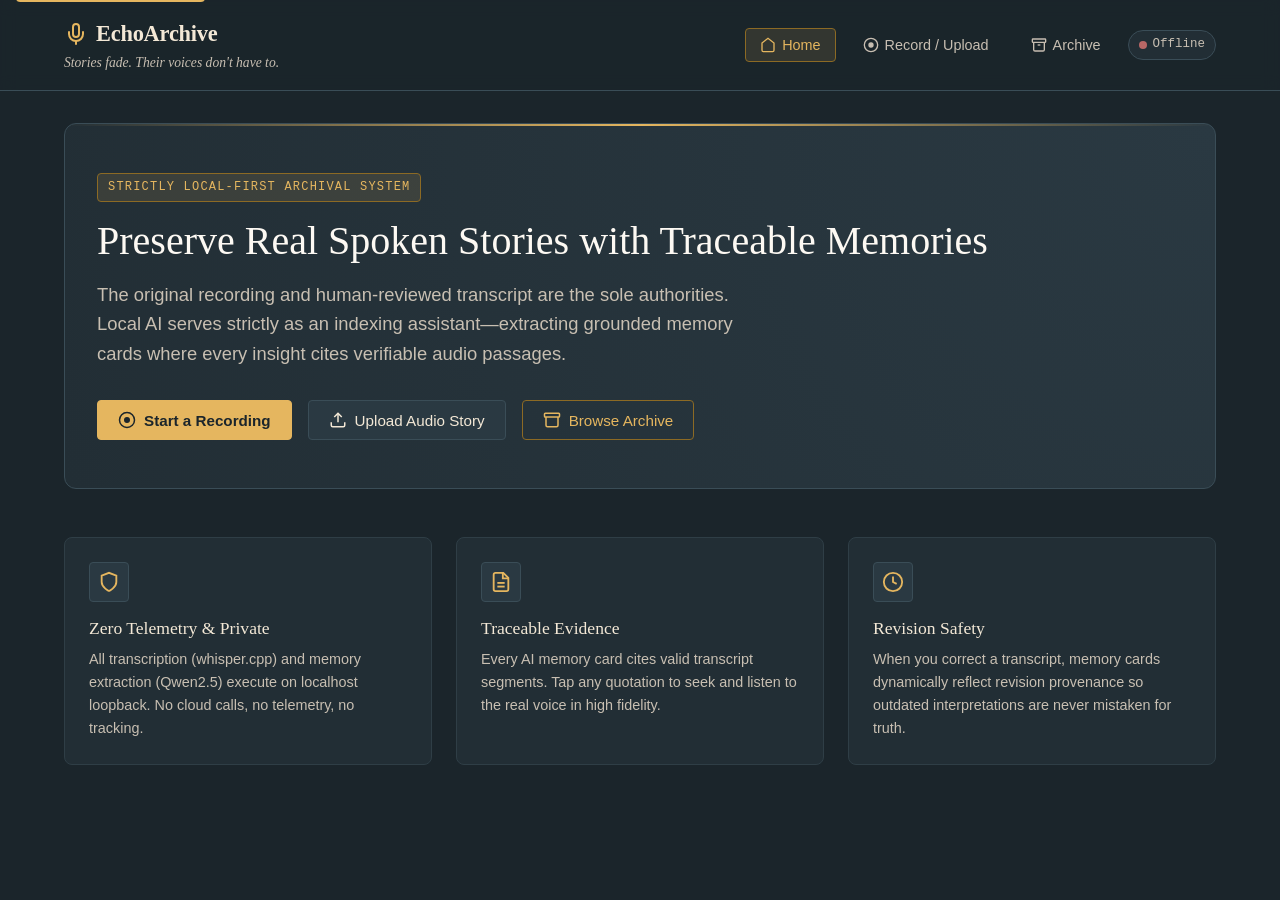
==== static/index.html @ 55cb0438 "feat: implement Phase D premium frontend, real recording and traceable memory experience" ====
<!DOCTYPE html>
<html lang="en">
<head>
  <meta charset="UTF-8">
  <meta name="viewport" content="width=device-width, initial-scale=1.0">
  <title>EchoArchive — Local-First Speech Preservation & Traceable Memories</title>
  <meta name="description" content="Preserve real spoken stories and make them accessible through traceable memories, grounded transcripts, and local AI.">
  <link rel="stylesheet" href="/static/css/style.css">
</head>
<body>
  <a href="#mainContent" class="skip-link">Skip to main content</a>

  <!-- Header & Navigation -->
  <header class="app-header" role="banner">
    <div class="header-container">
      <div class="brand-section">
        <a href="#home" class="brand-title" id="brandHomeLink" aria-label="EchoArchive Home">
          <svg class="brand-icon" viewBox="0 0 24 24" fill="none" stroke="currentColor" stroke-width="2" stroke-linecap="round" stroke-linejoin="round" aria-hidden="true">
            <path d="M12 2a3 3 0 0 0-3 3v7a3 3 0 0 0 6 0V5a3 3 0 0 0-3-3Z"/>
            <path d="M19 10v2a7 7 0 0 1-14 0v-2"/>
            <line x1="12" x2="12" y1="19" y2="22"/>
          </svg>
          <span class="brand-name">EchoArchive</span>
        </a>
        <span class="brand-tagline">Stories fade. Their voices don't have to.</span>
      </div>

      <nav class="nav-controls" aria-label="Main Navigation">
        <button type="button" class="nav-link-btn active" id="navHomeBtn" data-target="screenHome">
          <svg width="16" height="16" viewBox="0 0 24 24" fill="none" stroke="currentColor" stroke-width="2" aria-hidden="true"><path d="m3 9 9-7 9 7v11a2 2 0 0 1-2 2H5a2 2 0 0 1-2-2z"/></svg>
          Home
        </button>
        <button type="button" class="nav-link-btn" id="navRecordBtn" data-target="screenRecordUpload">
          <svg width="16" height="16" viewBox="0 0 24 24" fill="none" stroke="currentColor" stroke-width="2" aria-hidden="true"><circle cx="12" cy="12" r="10"/><circle cx="12" cy="12" r="3" fill="currentColor"/></svg>
          Record / Upload
        </button>
        <button type="button" class="nav-link-btn" id="navArchiveBtn" data-target="screenArchive">
          <svg width="16" height="16" viewBox="0 0 24 24" fill="none" stroke="currentColor" stroke-width="2" aria-hidden="true"><rect width="20" height="5" x="2" y="3" rx="1"/><path d="M4 8v11a2 2 0 0 0 2 2h12a2 2 0 0 0 2-2V8"/><path d="M10 12h4"/></svg>
          Archive
        </button>

        <!-- System Readiness Badge -->
        <div class="system-status-badge" id="systemStatusBadge" title="Local system readiness">
          <span class="status-dot" id="statusDot" aria-hidden="true"></span>
          <span id="statusLabel">Checking...</span>
        </div>
      </nav>
    </div>
  </header>

  <!-- Main Content Landmark -->
  <main id="mainContent" role="main">

    <!-- Screen 1: Home / Entry Experience -->
    <section id="screenHome" class="screen-view active" aria-labelledby="homeHeading">
      <div class="hero-card">
        <span class="hero-tag">Strictly Local-First Archival System</span>
        <h1 id="homeHeading" class="hero-heading">Preserve Real Spoken Stories with Traceable Memories</h1>
        <p class="hero-lead">
          The original recording and human-reviewed transcript are the sole authorities.
          Local AI serves strictly as an indexing assistant—extracting grounded memory cards where every insight cites verifiable audio passages.
        </p>
        <div class="hero-actions">
          <button type="button" class="btn btn-primary" id="heroStartRecordBtn">
            <svg width="18" height="18" viewBox="0 0 24 24" fill="none" stroke="currentColor" stroke-width="2" aria-hidden="true"><circle cx="12" cy="12" r="10"/><circle cx="12" cy="12" r="3" fill="currentColor"/></svg>
            Start a Recording
          </button>
          <button type="button" class="btn btn-secondary" id="heroUploadBtn">
            <svg width="18" height="18" viewBox="0 0 24 24" fill="none" stroke="currentColor" stroke-width="2" aria-hidden="true"><path d="M21 15v4a2 2 0 0 1-2 2H5a2 2 0 0 1-2-2v-4"/><polyline points="17 8 12 3 7 8"/><line x1="12" x2="12" y1="3" y2="15"/></svg>
            Upload Audio Story
          </button>
          <button type="button" class="btn btn-outline-amber" id="heroBrowseArchiveBtn">
            <svg width="18" height="18" viewBox="0 0 24 24" fill="none" stroke="currentColor" stroke-width="2" aria-hidden="true"><rect width="20" height="5" x="2" y="3" rx="1"/><path d="M4 8v11a2 2 0 0 0 2 2h12a2 2 0 0 0 2-2V8"/></svg>
            Browse Archive
          </button>
        </div>
      </div>

      <!-- Architectural Principles & Local Readiness -->
      <div class="architecture-callout">
        <div class="feature-box">
          <div class="feature-icon-wrapper" aria-hidden="true">
            <svg width="22" height="22" viewBox="0 0 24 24" fill="none" stroke="currentColor" stroke-width="2"><path d="M12 22s8-4 8-10V5l-8-3-8 3v7c0 6 8 10 8 10"/></svg>
          </div>
          <h2 class="feature-title">Zero Telemetry & Private</h2>
          <p class="feature-desc">All transcription (whisper.cpp) and memory extraction (Qwen2.5) execute on localhost loopback. No cloud calls, no telemetry, no tracking.</p>
        </div>

        <div class="feature-box">
          <div class="feature-icon-wrapper" aria-hidden="true">
            <svg width="22" height="22" viewBox="0 0 24 24" fill="none" stroke="currentColor" stroke-width="2"><path d="M14.5 2H6a2 2 0 0 0-2 2v16a2 2 0 0 0 2 2h12a2 2 0 0 0 2-2V7.5L14.5 2z"/><polyline points="14 2 14 8 20 8"/><line x1="16" x2="8" y1="13" y2="13"/><line x1="16" x2="8" y1="17" y2="17"/></svg>
          </div>
          <h2 class="feature-title">Traceable Evidence</h2>
          <p class="feature-desc">Every AI memory card cites valid transcript segments. Tap any quotation to seek and listen to the real voice in high fidelity.</p>
        </div>

        <div class="feature-box">
          <div class="feature-icon-wrapper" aria-hidden="true">
            <svg width="22" height="22" viewBox="0 0 24 24" fill="none" stroke="currentColor" stroke-width="2"><circle cx="12" cy="12" r="10"/><polyline points="12 6 12 12 16 14"/></svg>
          </div>
          <h2 class="feature-title">Revision Safety</h2>
          <p class="feature-desc">When you correct a transcript, memory cards dynamically reflect revision provenance so outdated interpretations are never mistaken for truth.</p>
        </div>
      </div>
    </section>

    <!-- Screen 2: Record or Upload a Story -->
    <section id="screenRecordUpload" class="screen-view" aria-labelledby="recordUploadHeading">
      <div class="workflow-card">
        <div class="workflow-header">
          <h1 id="recordUploadHeading" class="feature-title" style="font-size: 1.6rem;">Preserve a Spoken Story</h1>
          <div class="tab-group" role="tablist" aria-label="Ingestion method">
            <button type="button" role="tab" aria-selected="true" class="tab-btn active" id="tabRecordBtn" aria-controls="panelRecord">
              Microphone Studio
            </button>
            <button type="button" role="tab" aria-selected="false" class="tab-btn" id="tabUploadBtn" aria-controls="panelUpload">
              Upload Audio File
            </button>
          </div>
        </div>

        <!-- Tab 1: Microphone Recording -->
        <div id="panelRecord" role="tabpanel" aria-labelledby="tabRecordBtn">
          <div class="recorder-box">
            <div class="recording-status-indicator">
              <span class="recording-pulse" id="recordPulse"></span>
              <span id="recordStatusLabel">Microphone ready to initialize</span>
            </div>

            <div class="recording-timer" id="recordTimer" aria-live="off">00:00</div>
            <div class="recording-limit-hint">Standard story maximum duration: 5 minutes (300s)</div>

            <!-- Real-time Web Audio Signal Level Canvas -->
            <canvas id="micMeterCanvas" class="meter-canvas" width="420" height="64" aria-label="Live microphone audio signal level meter"></canvas>

            <div class="recording-controls-row">
              <button type="button" class="btn btn-primary" id="startRecordBtn">
                <svg width="18" height="18" viewBox="0 0 24 24" fill="none" stroke="currentColor" stroke-width="2"><circle cx="12" cy="12" r="10"/><circle cx="12" cy="12" r="3" fill="currentColor"/></svg>
                Start Recording
              </button>
              <button type="button" class="btn btn-secondary" id="stopRecordBtn" disabled>
                <svg width="18" height="18" viewBox="0 0 24 24" fill="currentColor"><rect width="14" height="14" x="5" y="5" rx="2"/></svg>
                Stop Recording
              </button>
              <button type="button" class="btn btn-secondary" id="replayRecordBtn" disabled>
                <svg width="18" height="18" viewBox="0 0 24 24" fill="none" stroke="currentColor" stroke-width="2"><polygon points="6 3 20 12 6 21 6 3"/></svg>
                Replay
              </button>
              <button type="button" class="btn btn-danger btn-sm" id="discardRecordBtn" disabled>
                Discard
              </button>
            </div>

            <!-- Hidden Audio for Recorded Preview -->
            <audio id="recordedAudioPreview" style="display: none;"></audio>
            <div id="micErrorNotice" class="toast toast-error" style="display:none; margin-top: 12px;" role="alert"></div>
          </div>
        </div>

        <!-- Tab 2: File Upload -->
        <div id="panelUpload" role="tabpanel" aria-labelledby="tabUploadBtn" style="display: none;">
          <div class="dropzone" id="fileDropZone" tabindex="0" role="button" aria-label="Drop audio file here or click to select">
            <svg class="dropzone-icon" viewBox="0 0 24 24" fill="none" stroke="currentColor" stroke-width="1.75">
              <path d="M21 15v4a2 2 0 0 1-2 2H5a2 2 0 0 1-2-2v-4"/>
              <polyline points="17 8 12 3 7 8"/>
              <line x1="12" x2="12" y1="3" y2="15"/>
            </svg>
            <p style="font-size: 1.1rem; color: var(--color-parchment); margin-bottom: 4px;">Drag and drop audio story here, or click to browse</p>
            <p style="font-size: 0.85rem; color: var(--color-parchment-muted); margin: 0;">Supports WAV, MP3, M4A, FLAC, OGG, WebM (up to 25 MiB, &le; 5 minutes)</p>
            <input type="file" id="audioFileInput" accept=".wav,.mp3,.m4a,.ogg,.flac,.webm,audio/*" style="display: none;">
          </div>
          <div id="selectedFileInfo" style="display: none; margin-bottom: var(--space-md); font-family: var(--font-mono); font-size: 0.88rem; color: var(--color-amber);"></div>
        </div>

        <!-- Common Story Metadata Form -->
        <form id="storyIngestForm">
          <div class="form-group">
            <label for="storyTitleInput" class="form-label">Story Title <span style="color: var(--color-amber);">*</span></label>
            <input type="text" id="storyTitleInput" class="form-input" placeholder="e.g. Grandma's Garden & The Summer of '68" required maxlength="160">
          </div>

          <div class="form-group">
            <label for="storySpeakerInput" class="form-label">Speaker Label (Optional)</label>
            <input type="text" id="storySpeakerInput" class="form-input" placeholder="e.g. Eleanor Vance (Grandmother)" maxlength="80">
          </div>

          <div class="consent-box">
            <input type="checkbox" id="consentCheckbox" class="consent-checkbox" required>
            <label for="consentCheckbox" class="consent-text">
              <strong>Explicit Archival Permission:</strong> I affirmatively confirm that I have permission from the recorded speaker to preserve, transcribe, and index this story locally. I understand this recording remains entirely on this local device.
            </label>
          </div>

          <div style="display: flex; justify-content: flex-end; gap: var(--space-md);">
            <button type="submit" class="btn btn-primary" id="submitStoryBtn" disabled>
              <svg width="18" height="18" viewBox="0 0 24 24" fill="none" stroke="currentColor" stroke-width="2"><path d="M19 21H5a2 2 0 0 1-2-2V5a2 2 0 0 1 2-2h11l5 5v11a2 2 0 0 1-2 2z"/><polyline points="17 21 17 13 7 13 7 21"/><polyline points="7 3 7 8 15 8"/></svg>
              Preserve and Transcribe Story
            </button>
          </div>
        </form>
      </div>
    </section>

    <!-- Screen 3: Transcription & Human Review -->
    <section id="screenTranscript" class="screen-view" aria-labelledby="transcriptHeading">
      <!-- Master Audio Player -->
      <div class="master-player-card">
        <div class="player-main-row">
          <div class="player-title-info">
            <h2 class="player-story-title" id="playerStoryTitle">Story Audio</h2>
            <div class="player-timestamps" id="playerTimeDisplay">00:00 / 00:00</div>
          </div>
          <div class="player-controls-cluster">
            <button type="button" class="btn btn-secondary btn-sm" id="masterPlayPauseBtn" aria-label="Play or Pause Story Audio">
              <svg id="masterPlayIcon" width="16" height="16" viewBox="0 0 24 24" fill="none" stroke="currentColor" stroke-width="2"><polygon points="6 3 20 12 6 21 6 3"/></svg>
              <span id="masterPlayText">Play</span>
            </button>
            <button type="button" class="btn btn-secondary btn-sm" id="playerSpeedBtn" aria-label="Toggle audio playback rate">1.0x</button>
          </div>
        </div>
        <input type="range" class="player-scrub-bar" id="playerScrubBar" min="0" max="100" value="0" step="0.1" aria-label="Audio scrubber">
        <audio id="mainAudioElement" preload="metadata"></audio>
      </div>

      <!-- Header & Review Status -->
      <div class="transcript-section-header">
        <div>
          <h1 id="transcriptHeading" class="feature-title" style="font-size: 1.5rem; margin-bottom: 4px;">Transcript & Voice Grounding</h1>
          <div style="display: flex; gap: 8px; align-items: center; flex-wrap: wrap;">
            <span class="revision-badge" id="transcriptRevBadge">Revision 0</span>
            <span class="badge badge-neutral" id="reviewStateBadge">Awaiting Review</span>
          </div>
        </div>

        <div style="display: flex; gap: var(--space-sm); align-items: center; flex-wrap: wrap;">
          <button type="button" class="btn btn-outline-amber btn-sm" id="confirmReviewBtn">
            <svg width="16" height="16" viewBox="0 0 24 24" fill="none" stroke="currentColor" stroke-width="2"><polyline points="20 6 9 17 4 12"/></svg>
            Confirm Transcript Reviewed
          </button>
          <button type="button" class="btn btn-primary btn-sm" id="proceedToExtractBtn">
            <svg width="16" height="16" viewBox="0 0 24 24" fill="none" stroke="currentColor" stroke-width="2"><path d="M12 2a10 10 0 1 0 10 10H12V2z"/></svg>
            Extract Traceable Memories
          </button>
        </div>
      </div>

      <!-- In-Progress Job Notice -->
      <div id="transcribeJobBanner" class="toast toast-success" style="display:none; position: static; max-width: 100%; margin-bottom: var(--space-md);">
        <span id="transcribeJobMsg">Transcribing speech with local whisper.cpp...</span>
      </div>

      <!-- Chronological Segments List -->
      <div class="transcript-list" id="transcriptSegmentsList" role="feed" aria-label="Chronological transcript segments">
        <!-- Segments populated dynamically -->
      </div>
    </section>

    <!-- Screen 4: Extracting Memories (Real Pipeline Stepper) -->
    <section id="screenExtracting" class="screen-view" aria-labelledby="extractHeading">
      <div class="workflow-card" style="text-align: center;">
        <h1 id="extractHeading" class="hero-heading" style="font-size: 1.8rem;">Extracting Traceable Memories</h1>
        <p style="color: var(--color-parchment-muted); max-width: 520px; margin: 0 auto var(--space-xl) auto;">
          Local Qwen2.5 is analyzing the reviewed transcript segments to discover recurring themes and core life stories.
        </p>

        <div class="stage-stepper" id="extractionStepper" role="list">
          <div class="stepper-item" id="stepQueued" role="listitem">
            <svg class="stepper-icon" viewBox="0 0 24 24" fill="none" stroke="currentColor" stroke-width="2"><circle cx="12" cy="12" r="10"/><polyline points="12 6 12 12 14 14"/></svg>
            <span>Queued for offline processing</span>
          </div>
          <div class="stepper-item" id="stepAnalyzing" role="listitem">
            <svg class="stepper-icon" viewBox="0 0 24 24" fill="none" stroke="currentColor" stroke-width="2"><path d="M21 16V8a2 2 0 0 0-1-1.73l-7-4a2 2 0 0 0-2 0l-7 4A2 2 0 0 0 3 8v8a2 2 0 0 0 1 1.73l7 4a2 2 0 0 0 2 0l7-4A2 2 0 0 0 21 16z"/></svg>
            <span>Analyzing transcript with local Qwen2.5</span>
          </div>
          <div class="stepper-item" id="stepValidating" role="listitem">
            <svg class="stepper-icon" viewBox="0 0 24 24" fill="none" stroke="currentColor" stroke-width="2"><path d="M12 22s8-4 8-10V5l-8-3-8 3v7c0 6 8 10 8 10"/></svg>
            <span>Validating source citations & segment grounding</span>
          </div>
          <div class="stepper-item" id="stepSaving" role="listitem">
            <svg class="stepper-icon" viewBox="0 0 24 24" fill="none" stroke="currentColor" stroke-width="2"><path d="M19 21H5a2 2 0 0 1-2-2V5a2 2 0 0 1 2-2h11l5 5v11a2 2 0 0 1-2 2z"/></svg>
            <span>Saving verified memory cards</span>
          </div>
        </div>

        <!-- Failure Recovery Box -->
        <div id="extractionErrorBox" class="toast toast-error" style="display: none; position: static; max-width: 540px; margin: 0 auto var(--space-lg) auto;">
          <div>
            <strong id="extractErrCode">EXTRACTION_ERROR</strong>
            <p id="extractErrMsg" style="margin: 4px 0 0 0; font-size: 0.85rem;"></p>
          </div>
        </div>

        <div style="display: flex; justify-content: center; gap: var(--space-md); margin-top: var(--space-lg);">
          <button type="button" class="btn btn-secondary" id="cancelExtractionBtn">Return to Transcript</button>
          <button type="button" class="btn btn-primary" id="retryExtractionBtn" style="display: none;">Retry Extraction</button>
        </div>
      </div>
    </section>

    <!-- Screen 5: Story Archive Library -->
    <section id="screenArchive" class="screen-view" aria-labelledby="archiveHeading">
      <div class="archive-toolbar">
        <div>
          <h1 id="archiveHeading" class="feature-title" style="font-size: 1.6rem; margin-bottom: 2px;">Preserved Stories Archive</h1>
          <p style="color: var(--color-parchment-muted); font-size: 0.9rem; margin: 0;" id="storiesCountLabel">Loading saved records...</p>
        </div>
        <div class="search-input-wrapper">
          <input type="search" id="archiveSearchInput" class="form-input" placeholder="Search by title or speaker..." aria-label="Search stories">
        </div>
      </div>

      <!-- Empty State -->
      <div id="archiveEmptyState" class="empty-state" style="display: none;">
        <svg class="empty-icon" viewBox="0 0 24 24" fill="none" stroke="currentColor" stroke-width="1.5">
          <path d="M21 15v4a2 2 0 0 1-2 2H5a2 2 0 0 1-2-2v-4"/>
          <polyline points="17 8 12 3 7 8"/>
          <line x1="12" x2="12" y1="3" y2="15"/>
        </svg>
        <h2 class="empty-title">Your Archive is Waiting</h2>
        <p class="empty-desc">No spoken stories have been recorded yet. Begin by preserving a loved one's voice, family history, or personal recollection.</p>
        <button type="button" class="btn btn-primary" id="emptyRecordBtn">Record Your First Story</button>
      </div>

      <!-- Story Grid -->
      <div class="stories-grid" id="storiesGrid" role="list" aria-label="Preserved stories">
        <!-- Story cards populated dynamically -->
      </div>
    </section>

    <!-- Screen 6: Traceable Memory Detail (The Core Experience) -->
    <section id="screenMemories" class="screen-view" aria-labelledby="memoriesHeading">
      <div class="transcript-section-header">
        <div>
          <button type="button" class="btn btn-secondary btn-sm" id="backToTranscriptBtn" style="margin-bottom: var(--space-xs);">
            <svg width="14" height="14" viewBox="0 0 24 24" fill="none" stroke="currentColor" stroke-width="2"><path d="m15 18-6-6 6-6"/></svg>
            Back to Transcript
          </button>
          <h1 id="memoriesHeading" class="feature-title" style="font-size: 1.6rem; margin-bottom: 2px;">Traceable Memory Cards</h1>
          <p style="color: var(--color-parchment-muted); font-size: 0.9rem; margin: 0;" id="memoriesStoryMeta"></p>
        </div>
        <div>
          <button type="button" class="btn btn-outline-amber btn-sm" id="regenerateMemoriesBtn">
            <svg width="14" height="14" viewBox="0 0 24 24" fill="none" stroke="currentColor" stroke-width="2"><path d="M21 12a9 9 0 0 0-9-9 9.75 9.75 0 0 0-6.74 2.74L3 8"/><path d="M3 3v5h5"/></svg>
            Regenerate Memories
          </button>
        </div>
      </div>

      <!-- Stale Memory Warning Banner -->
      <div id="staleCardsBanner" class="stale-warning-banner" style="display: none;" role="alert">
        <div class="stale-warning-text">
          <svg width="18" height="18" viewBox="0 0 24 24" fill="none" stroke="currentColor" stroke-width="2"><path d="m21.73 18-8-14a2 2 0 0 0-3.48 0l-8 14A2 2 0 0 0 4 21h16a2 2 0 0 0 1.73-3Z"/><line x1="12" x2="12" y1="9" y2="13"/><line x1="12" x2="12.01" y1="17" y2="17"/></svg>
          <span><strong>Revision Notice:</strong> Transcript was edited after memory generation. Some memory citations may reflect previous wording.</span>
        </div>
        <button type="button" class="btn btn-danger btn-sm" id="bannerRegenerateBtn">Regenerate Now</button>
      </div>

      <!-- Cards Container -->
      <div class="memory-cards-container" id="memoryCardsList" role="feed" aria-label="Extracted memory cards">
        <!-- Memory cards populated dynamically -->
      </div>
    </section>

  </main>

  <!-- Live Announcer for Screen Readers -->
  <div id="srAnnouncer" class="sr-only" aria-live="polite" aria-atomic="true"></div>

  <!-- Notification Container -->
  <div id="toastContainer" class="toast-container" aria-live="assertive"></div>

  <script src="/static/js/app.js"></script>
</body>
</html>
---- static/css/style.css ----
/* EchoArchive — The Archive After Dark Design System */

:root {
  /* Approved Palette */
  --color-midnight: #1B252B;
  --color-midnight-surface: #222E35;
  --color-midnight-surface-elevated: #2A3942;
  --color-midnight-surface-overlay: #32434D;
  --color-midnight-border: #3A4D57;
  --color-midnight-border-subtle: #2F3E46;

  --color-parchment: #F3E8D6;
  --color-parchment-light: #FDF9F3;
  --color-parchment-muted: #C8BFB2;
  --color-parchment-ink: #1C2327;
  --color-parchment-subtle: #EDE0CC;

  --color-amber: #E5B65F;
  --color-amber-hover: #F2C779;
  --color-amber-dark: #8C6A24;
  --color-amber-bg: rgba(229, 182, 95, 0.12);
  --color-amber-glow: rgba(229, 182, 95, 0.25);

  --color-burgundy: #8C4B4A;
  --color-burgundy-light: #B86766;
  --color-burgundy-bg: rgba(140, 75, 74, 0.15);
  --color-burgundy-border: #733938;

  --color-sage: #277057;
  --color-sage-light: #8BDEB9;
  --color-sage-bg: rgba(39, 112, 87, 0.18);

  /* Typography Stacks */
  --font-serif: "Charter", "Bitstream Charter", "Sitka Text", "Cambria", Georgia, serif;
  --font-sans: -apple-system, BlinkMacSystemFont, "Segoe UI", Roboto, "Helvetica Neue", Arial, sans-serif;
  --font-mono: ui-monospace, "SF Mono", Menlo, Monaco, Consolas, "Liberation Mono", "Courier New", monospace;

  /* Spacing Scale */
  --space-2xs: 4px;
  --space-xs: 8px;
  --space-sm: 12px;
  --space-md: 16px;
  --space-lg: 24px;
  --space-xl: 32px;
  --space-2xl: 48px;
  --space-3xl: 64px;

  /* Component Layout */
  --max-width: 1200px;
  --radius-sm: 4px;
  --radius-md: 8px;
  --radius-lg: 12px;

  /* Transitions */
  --transition-fast: 0.15s ease;
  --transition-normal: 0.25s ease;
}

/* Reset & Base */
*, *::before, *::after {
  box-sizing: border-box;
}

html {
  font-size: 16px;
  background-color: var(--color-midnight);
  color: var(--color-parchment);
  scroll-behavior: smooth;
}

body {
  margin: 0;
  padding: 0;
  font-family: var(--font-sans);
  line-height: 1.6;
  min-height: 100vh;
  display: flex;
  flex-direction: column;
  background-color: var(--color-midnight);
  -webkit-font-smoothing: antialiased;
}

/* Accessible Focus States */
a:focus-visible,
button:focus-visible,
input:focus-visible,
textarea:focus-visible,
select:focus-visible,
[tabindex]:focus-visible {
  outline: 2px solid var(--color-amber) !important;
  outline-offset: 2px !important;
}

/* Skip link for keyboard accessibility */
.skip-link {
  position: absolute;
  top: -40px;
  left: 16px;
  background: var(--color-amber);
  color: var(--color-midnight);
  padding: 8px 16px;
  font-weight: 600;
  border-radius: var(--radius-sm);
  z-index: 1000;
  transition: top var(--transition-fast);
}
.skip-link:focus {
  top: 16px;
}

/* Typography Defaults */
h1, h2, h3, h4, h5, h6 {
  font-family: var(--font-serif);
  color: var(--color-parchment);
  font-weight: 500;
  line-height: 1.25;
  margin-top: 0;
}

p {
  margin-top: 0;
  margin-bottom: 1rem;
}

code, kbd, samp, pre {
  font-family: var(--font-mono);
}

/* Header & Navigation */
.app-header {
  border-bottom: 1px solid var(--color-midnight-border);
  background-color: rgba(27, 37, 43, 0.95);
  backdrop-filter: blur(8px);
  position: sticky;
  top: 0;
  z-index: 100;
}

.header-container {
  max-width: var(--max-width);
  margin: 0 auto;
  padding: var(--space-md) var(--space-lg);
  display: flex;
  align-items: center;
  justify-content: space-between;
  gap: var(--space-md);
}

.brand-section {
  display: flex;
  flex-direction: column;
}

.brand-title {
  display: flex;
  align-items: center;
  gap: var(--space-xs);
  text-decoration: none;
  color: var(--color-parchment);
}

.brand-icon {
  width: 24px;
  height: 24px;
  color: var(--color-amber);
}

.brand-name {
  font-family: var(--font-serif);
  font-size: 1.4rem;
  letter-spacing: -0.01em;
  font-weight: 600;
  color: var(--color-parchment);
}

.brand-tagline {
  font-family: var(--font-serif);
  font-style: italic;
  font-size: 0.85rem;
  color: var(--color-parchment-muted);
}

.nav-controls {
  display: flex;
  align-items: center;
  gap: var(--space-sm);
}

.nav-link-btn {
  background: transparent;
  border: 1px solid transparent;
  color: var(--color-parchment-muted);
  font-size: 0.9rem;
  padding: 8px 14px;
  border-radius: var(--radius-sm);
  cursor: pointer;
  display: inline-flex;
  align-items: center;
  gap: 6px;
  transition: all var(--transition-fast);
}

.nav-link-btn:hover {
  color: var(--color-parchment);
  background: var(--color-midnight-surface);
  border-color: var(--color-midnight-border);
}

.nav-link-btn.active {
  color: var(--color-amber);
  background: var(--color-amber-bg);
  border-color: var(--color-amber-dark);
  font-weight: 500;
}

/* System Readiness Indicator */
.system-status-badge {
  display: inline-flex;
  align-items: center;
  gap: 6px;
  padding: 4px 10px;
  border-radius: 20px;
  font-size: 0.78rem;
  font-family: var(--font-mono);
  background: var(--color-midnight-surface);
  border: 1px solid var(--color-midnight-border);
  color: var(--color-parchment-muted);
}

.status-dot {
  width: 8px;
  height: 8px;
  border-radius: 50%;
  background-color: var(--color-parchment-muted);
}

.status-dot.ready {
  background-color: var(--color-sage-light);
  box-shadow: 0 0 6px var(--color-sage-light);
}

.status-dot.degraded {
  background-color: var(--color-amber);
}

.status-dot.error {
  background-color: var(--color-burgundy-light);
}

/* Main Content Area */
main {
  flex: 1;
  max-width: var(--max-width);
  width: 100%;
  margin: 0 auto;
  padding: var(--space-xl) var(--space-lg);
}

/* Screen Containers */
.screen-view {
  display: none;
}

.screen-view.active {
  display: block;
  animation: fadeIn 0.25s ease-out;
}

@keyframes fadeIn {
  from { opacity: 0; transform: translateY(4px); }
  to { opacity: 1; transform: translateY(0); }
}

/* Hero Section (Screen 1) */
.hero-card {
  background: radial-gradient(circle at top right, var(--color-midnight-surface-elevated), var(--color-midnight-surface));
  border: 1px solid var(--color-midnight-border);
  border-radius: var(--radius-lg);
  padding: var(--space-2xl) var(--space-xl);
  margin-bottom: var(--space-2xl);
  position: relative;
  overflow: hidden;
}

.hero-card::after {
  content: "";
  position: absolute;
  top: 0;
  left: 0;
  right: 0;
  height: 2px;
  background: linear-gradient(90deg, transparent, var(--color-amber), transparent);
}

.hero-tag {
  display: inline-block;
  font-family: var(--font-mono);
  font-size: 0.75rem;
  letter-spacing: 0.1em;
  text-transform: uppercase;
  color: var(--color-amber);
  background: var(--color-amber-bg);
  border: 1px solid var(--color-amber-dark);
  padding: 4px 10px;
  border-radius: var(--radius-sm);
  margin-bottom: var(--space-md);
}

.hero-heading {
  font-size: 2.5rem;
  line-height: 1.15;
  margin-bottom: var(--space-md);
  color: var(--color-parchment-light);
}

.hero-lead {
  font-size: 1.15rem;
  color: var(--color-parchment-muted);
  max-width: 680px;
  margin-bottom: var(--space-xl);
}

.hero-actions {
  display: flex;
  flex-wrap: wrap;
  gap: var(--space-md);
}

/* Feature & Architecture Grid */
.architecture-callout {
  display: grid;
  grid-template-columns: repeat(auto-fit, minmax(280px, 1fr));
  gap: var(--space-lg);
  margin-top: var(--space-2xl);
}

.feature-box {
  background: var(--color-midnight-surface);
  border: 1px solid var(--color-midnight-border-subtle);
  border-radius: var(--radius-md);
  padding: var(--space-lg);
  display: flex;
  flex-direction: column;
  gap: var(--space-xs);
  transition: border-color var(--transition-fast);
}

.feature-box:hover {
  border-color: var(--color-midnight-border);
}

.feature-icon-wrapper {
  width: 40px;
  height: 40px;
  border-radius: var(--radius-sm);
  background: var(--color-midnight-surface-elevated);
  border: 1px solid var(--color-midnight-border);
  display: flex;
  align-items: center;
  justify-content: center;
  color: var(--color-amber);
  margin-bottom: var(--space-xs);
}

.feature-title {
  font-size: 1.1rem;
  margin: 0;
  color: var(--color-parchment);
}

.feature-desc {
  font-size: 0.9rem;
  color: var(--color-parchment-muted);
  margin: 0;
}

/* Buttons */
.btn {
  display: inline-flex;
  align-items: center;
  justify-content: center;
  gap: 8px;
  padding: 10px 20px;
  font-size: 0.95rem;
  font-family: var(--font-sans);
  font-weight: 500;
  border-radius: var(--radius-sm);
  cursor: pointer;
  text-decoration: none;
  transition: all var(--transition-fast);
  border: 1px solid transparent;
}

.btn:disabled {
  opacity: 0.5;
  cursor: not-allowed !important;
}

.btn-primary {
  background: var(--color-amber);
  color: var(--color-midnight);
  border-color: var(--color-amber);
  font-weight: 600;
}

.btn-primary:hover:not(:disabled) {
  background: var(--color-amber-hover);
  box-shadow: 0 0 12px var(--color-amber-glow);
}

.btn-secondary {
  background: var(--color-midnight-surface-elevated);
  color: var(--color-parchment);
  border-color: var(--color-midnight-border);
}

.btn-secondary:hover:not(:disabled) {
  background: var(--color-midnight-surface-overlay);
  border-color: var(--color-parchment-muted);
}

.btn-outline-amber {
  background: transparent;
  color: var(--color-amber);
  border-color: var(--color-amber-dark);
}

.btn-outline-amber:hover:not(:disabled) {
  background: var(--color-amber-bg);
  border-color: var(--color-amber);
}

.btn-danger {
  background: var(--color-burgundy);
  color: var(--color-parchment-light);
  border-color: var(--color-burgundy-border);
}

.btn-danger:hover:not(:disabled) {
  background: var(--color-burgundy-light);
}

.btn-sm {
  padding: 6px 12px;
  font-size: 0.85rem;
}

/* Screen 2: Record / Upload Card */
.workflow-card {
  background: var(--color-midnight-surface);
  border: 1px solid var(--color-midnight-border);
  border-radius: var(--radius-lg);
  padding: var(--space-xl);
  margin-bottom: var(--space-xl);
}

.workflow-header {
  border-bottom: 1px solid var(--color-midnight-border-subtle);
  padding-bottom: var(--space-md);
  margin-bottom: var(--space-lg);
  display: flex;
  align-items: center;
  justify-content: space-between;
  flex-wrap: wrap;
  gap: var(--space-sm);
}

.tab-group {
  display: flex;
  gap: var(--space-2xs);
  background: var(--color-midnight);
  padding: 4px;
  border-radius: var(--radius-sm);
  border: 1px solid var(--color-midnight-border-subtle);
}

.tab-btn {
  background: transparent;
  border: none;
  color: var(--color-parchment-muted);
  padding: 6px 14px;
  font-size: 0.88rem;
  border-radius: var(--radius-sm);
  cursor: pointer;
  transition: all var(--transition-fast);
}

.tab-btn.active {
  background: var(--color-midnight-surface-elevated);
  color: var(--color-parchment);
  font-weight: 500;
}

/* Recording Studio Layout */
.recorder-box {
  background: var(--color-midnight);
  border: 1px solid var(--color-midnight-border);
  border-radius: var(--radius-md);
  padding: var(--space-xl);
  display: flex;
  flex-direction: column;
  align-items: center;
  text-align: center;
  gap: var(--space-md);
  margin-bottom: var(--space-lg);
}

.recording-status-indicator {
  display: flex;
  align-items: center;
  gap: var(--space-xs);
  font-family: var(--font-mono);
  font-size: 0.88rem;
  color: var(--color-parchment-muted);
}

.recording-pulse {
  width: 12px;
  height: 12px;
  border-radius: 50%;
  background: var(--color-burgundy-light);
  display: inline-block;
}

.recording-pulse.active {
  animation: pulseRecording 1.2s infinite ease-in-out;
  box-shadow: 0 0 10px var(--color-burgundy-light);
}

@keyframes pulseRecording {
  0% { transform: scale(0.9); opacity: 0.7; }
  50% { transform: scale(1.3); opacity: 1; }
  100% { transform: scale(0.9); opacity: 0.7; }
}

.recording-timer {
  font-family: var(--font-mono);
  font-size: 2.8rem;
  color: var(--color-parchment);
  letter-spacing: 0.05em;
  font-variant-numeric: tabular-nums;
  line-height: 1;
}

.recording-limit-hint {
  font-size: 0.8rem;
  color: var(--color-parchment-muted);
}

/* Audio Signal Level Canvas */
.meter-canvas {
  width: 100%;
  max-width: 420px;
  height: 64px;
  background: var(--color-midnight-surface);
  border: 1px solid var(--color-midnight-border-subtle);
  border-radius: var(--radius-sm);
}

.recording-controls-row {
  display: flex;
  flex-wrap: wrap;
  gap: var(--space-sm);
  justify-content: center;
}

/* File Upload Drop Zone */
.dropzone {
  border: 2px dashed var(--color-midnight-border);
  border-radius: var(--radius-md);
  padding: var(--space-2xl) var(--space-lg);
  text-align: center;
  background: var(--color-midnight);
  cursor: pointer;
  transition: all var(--transition-fast);
  margin-bottom: var(--space-lg);
}

.dropzone:hover,
.dropzone.dragover {
  border-color: var(--color-amber);
  background: var(--color-midnight-surface);
}

.dropzone-icon {
  width: 44px;
  height: 44px;
  color: var(--color-amber);
  margin-bottom: var(--space-xs);
}

/* Form Controls */
.form-group {
  margin-bottom: var(--space-md);
}

.form-label {
  display: block;
  font-size: 0.9rem;
  font-weight: 500;
  color: var(--color-parchment);
  margin-bottom: var(--space-2xs);
}

.form-input {
  width: 100%;
  background: var(--color-midnight);
  border: 1px solid var(--color-midnight-border);
  border-radius: var(--radius-sm);
  color: var(--color-parchment);
  padding: 10px 14px;
  font-size: 0.95rem;
  font-family: var(--font-sans);
  transition: border-color var(--transition-fast);
}

.form-input:focus {
  border-color: var(--color-amber);
}

.consent-box {
  background: var(--color-midnight);
  border: 1px solid var(--color-midnight-border);
  border-radius: var(--radius-sm);
  padding: var(--space-md);
  margin-bottom: var(--space-lg);
  display: flex;
  gap: var(--space-sm);
  align-items: flex-start;
}

.consent-checkbox {
  margin-top: 4px;
  accent-color: var(--color-amber);
  width: 18px;
  height: 18px;
  cursor: pointer;
}

.consent-text {
  font-size: 0.88rem;
  color: var(--color-parchment-muted);
  line-height: 1.45;
}

/* Master Audio Player Component */
.master-player-card {
  background: var(--color-midnight-surface-elevated);
  border: 1px solid var(--color-midnight-border);
  border-radius: var(--radius-md);
  padding: var(--space-md) var(--space-lg);
  margin-bottom: var(--space-xl);
  display: flex;
  flex-direction: column;
  gap: var(--space-sm);
}

.player-main-row {
  display: flex;
  align-items: center;
  justify-content: space-between;
  flex-wrap: wrap;
  gap: var(--space-md);
}

.player-title-info {
  display: flex;
  flex-direction: column;
}

.player-story-title {
  font-family: var(--font-serif);
  font-size: 1.15rem;
  color: var(--color-parchment-light);
  margin: 0;
}

.player-timestamps {
  font-family: var(--font-mono);
  font-size: 0.82rem;
  color: var(--color-parchment-muted);
}

.player-controls-cluster {
  display: flex;
  align-items: center;
  gap: var(--space-xs);
}

.player-scrub-bar {
  width: 100%;
  accent-color: var(--color-amber);
  cursor: pointer;
  height: 6px;
}

/* Transcript Review (Screen 3) */
.transcript-section-header {
  display: flex;
  align-items: center;
  justify-content: space-between;
  flex-wrap: wrap;
  gap: var(--space-md);
  margin-bottom: var(--space-md);
}

.revision-badge {
  font-family: var(--font-mono);
  font-size: 0.78rem;
  padding: 3px 8px;
  border-radius: var(--radius-sm);
  background: var(--color-midnight-surface-elevated);
  border: 1px solid var(--color-midnight-border);
  color: var(--color-parchment-muted);
}

.transcript-list {
  display: flex;
  flex-direction: column;
  gap: var(--space-sm);
  margin-bottom: var(--space-xl);
}

.segment-card {
  background: var(--color-midnight-surface);
  border: 1px solid var(--color-midnight-border-subtle);
  border-radius: var(--radius-sm);
  padding: var(--space-md);
  transition: all var(--transition-fast);
}

.segment-card:hover {
  border-color: var(--color-midnight-border);
}

.segment-card.playing-active {
  border-color: var(--color-amber);
  background: var(--color-midnight-surface-elevated);
  box-shadow: 0 0 12px var(--color-amber-glow);
}

.segment-header {
  display: flex;
  align-items: center;
  justify-content: space-between;
  margin-bottom: var(--space-xs);
}

.segment-meta {
  display: flex;
  align-items: center;
  gap: var(--space-xs);
  font-family: var(--font-mono);
  font-size: 0.78rem;
  color: var(--color-parchment-muted);
}

.segment-text {
  font-family: var(--font-sans);
  font-size: 0.95rem;
  color: var(--color-parchment);
  line-height: 1.5;
  margin-bottom: var(--space-xs);
}

.segment-editor {
  display: none;
  width: 100%;
  background: var(--color-midnight);
  border: 1px solid var(--color-amber-dark);
  border-radius: var(--radius-sm);
  color: var(--color-parchment);
  padding: 8px 12px;
  font-size: 0.95rem;
  font-family: var(--font-sans);
  resize: vertical;
  min-height: 60px;
  margin-bottom: var(--space-xs);
}

.segment-actions {
  display: flex;
  align-items: center;
  gap: var(--space-xs);
}

/* Badge System */
.badge {
  display: inline-flex;
  align-items: center;
  gap: 4px;
  padding: 2px 7px;
  border-radius: 3px;
  font-size: 0.75rem;
  font-family: var(--font-mono);
  text-transform: uppercase;
  letter-spacing: 0.04em;
  font-weight: 500;
}

.badge-sage {
  background: var(--color-sage-bg);
  color: var(--color-sage-light);
  border: 1px solid var(--color-sage);
}

.badge-amber {
  background: var(--color-amber-bg);
  color: var(--color-amber);
  border: 1px solid var(--color-amber-dark);
}

.badge-burgundy {
  background: var(--color-burgundy-bg);
  color: var(--color-burgundy-light);
  border: 1px solid var(--color-burgundy-border);
}

.badge-neutral {
  background: var(--color-midnight-surface-elevated);
  color: var(--color-parchment-muted);
  border: 1px solid var(--color-midnight-border);
}

/* Extraction Screen (Screen 4) */
.stage-stepper {
  display: flex;
  flex-direction: column;
  gap: var(--space-sm);
  max-width: 540px;
  margin: var(--space-xl) auto;
}

.stepper-item {
  display: flex;
  align-items: center;
  gap: var(--space-md);
  padding: var(--space-md);
  background: var(--color-midnight-surface);
  border: 1px solid var(--color-midnight-border-subtle);
  border-radius: var(--radius-sm);
  color: var(--color-parchment-muted);
  transition: all var(--transition-fast);
}

.stepper-item.current {
  border-color: var(--color-amber);
  color: var(--color-parchment);
  background: var(--color-midnight-surface-elevated);
}

.stepper-item.completed {
  border-color: var(--color-sage);
  color: var(--color-sage-light);
}

.stepper-icon {
  width: 20px;
  height: 20px;
}

/* Story Archive Library (Screen 5) */
.archive-toolbar {
  display: flex;
  align-items: center;
  justify-content: space-between;
  flex-wrap: wrap;
  gap: var(--space-md);
  margin-bottom: var(--space-lg);
}

.search-input-wrapper {
  position: relative;
  min-width: 260px;
  max-width: 360px;
  width: 100%;
}

.stories-grid {
  display: grid;
  grid-template-columns: repeat(auto-fill, minmax(320px, 1fr));
  gap: var(--space-lg);
  margin-bottom: var(--space-xl);
}

.story-archive-card {
  background: var(--color-midnight-surface);
  border: 1px solid var(--color-midnight-border);
  border-radius: var(--radius-md);
  padding: var(--space-lg);
  display: flex;
  flex-direction: column;
  justify-content: space-between;
  gap: var(--space-md);
  transition: all var(--transition-fast);
  cursor: pointer;
}

.story-archive-card:hover {
  border-color: var(--color-amber);
  transform: translateY(-2px);
  box-shadow: 0 4px 16px rgba(0, 0, 0, 0.3);
}

.story-card-title {
  font-family: var(--font-serif);
  font-size: 1.25rem;
  color: var(--color-parchment-light);
  margin: 0 0 6px 0;
}

.story-meta-line {
  font-size: 0.85rem;
  color: var(--color-parchment-muted);
  display: flex;
  flex-wrap: wrap;
  gap: 8px;
  align-items: center;
}

.story-tags-row {
  display: flex;
  flex-wrap: wrap;
  gap: 6px;
}

/* Screen 6: Traceable Memory Cards (The Core Experience) */
.memory-cards-container {
  display: flex;
  flex-direction: column;
  gap: var(--space-xl);
  margin-bottom: var(--space-2xl);
}

.memory-card {
  background: var(--color-midnight-surface);
  border: 1px solid var(--color-midnight-border);
  border-radius: var(--radius-md);
  overflow: hidden;
  transition: border-color var(--transition-fast);
}

.memory-card.stale-card {
  border-color: var(--color-burgundy-light);
}

.memory-card-header {
  padding: var(--space-lg) var(--space-lg) var(--space-md) var(--space-lg);
  border-bottom: 1px solid var(--color-midnight-border-subtle);
  display: flex;
  align-items: flex-start;
  justify-content: space-between;
  flex-wrap: wrap;
  gap: var(--space-md);
}

.memory-title-area {
  flex: 1;
  min-width: 260px;
}

.memory-card-title {
  font-family: var(--font-serif);
  font-size: 1.35rem;
  color: var(--color-parchment-light);
  margin: 0 0 6px 0;
}

.memory-provenance-info {
  display: flex;
  align-items: center;
  gap: var(--space-xs);
  flex-wrap: wrap;
}

.memory-summary-box {
  padding: var(--space-md) var(--space-lg);
  background: var(--color-midnight-surface-elevated);
  font-size: 0.98rem;
  line-height: 1.6;
  color: var(--color-parchment);
  border-bottom: 1px solid var(--color-midnight-border-subtle);
}

.memory-summary-label {
  font-family: var(--font-mono);
  font-size: 0.72rem;
  letter-spacing: 0.08em;
  text-transform: uppercase;
  color: var(--color-amber);
  margin-bottom: 4px;
}

.memory-themes-list {
  display: flex;
  flex-wrap: wrap;
  gap: 6px;
  padding: var(--space-xs) var(--space-lg);
  background: var(--color-midnight);
  border-bottom: 1px solid var(--color-midnight-border-subtle);
}

.theme-pill {
  font-family: var(--font-sans);
  font-size: 0.78rem;
  color: var(--color-parchment-muted);
  background: var(--color-midnight-surface);
  border: 1px solid var(--color-midnight-border-subtle);
  padding: 2px 8px;
  border-radius: 12px;
}

/* Evidence Passages: Parchment Editorial Texture */
.evidence-section {
  padding: var(--space-lg);
  background: var(--color-midnight);
}

.evidence-heading {
  font-family: var(--font-mono);
  font-size: 0.76rem;
  letter-spacing: 0.08em;
  text-transform: uppercase;
  color: var(--color-parchment-muted);
  margin-bottom: var(--space-sm);
  display: flex;
  align-items: center;
  gap: 6px;
}

.evidence-passages-list {
  display: flex;
  flex-direction: column;
  gap: var(--space-sm);
}

.evidence-quote-box {
  background: var(--color-parchment);
  color: var(--color-parchment-ink);
  border-left: 4px solid var(--color-amber-dark);
  border-radius: 0 var(--radius-sm) var(--radius-sm) 0;
  padding: var(--space-md);
  position: relative;
  transition: all var(--transition-fast);
}

.evidence-quote-box.playing-glow {
  border-left-color: var(--color-amber);
  background: var(--color-parchment-light);
  box-shadow: 0 0 16px var(--color-amber-glow);
}

.evidence-quote-text {
  font-family: var(--font-serif);
  font-size: 1.05rem;
  font-style: italic;
  line-height: 1.5;
  margin-bottom: var(--space-xs);
  color: var(--color-parchment-ink);
}

.evidence-meta-bar {
  display: flex;
  align-items: center;
  justify-content: space-between;
  flex-wrap: wrap;
  gap: var(--space-xs);
  border-top: 1px dashed rgba(28, 35, 39, 0.2);
  padding-top: var(--space-xs);
  font-family: var(--font-mono);
  font-size: 0.8rem;
  color: #556269;
}

.listen-passage-btn {
  background: var(--color-midnight);
  color: var(--color-amber);
  border: 1px solid var(--color-amber-dark);
  padding: 4px 10px;
  font-size: 0.82rem;
  font-family: var(--font-sans);
  font-weight: 500;
  border-radius: var(--radius-sm);
  cursor: pointer;
  display: inline-flex;
  align-items: center;
  gap: 5px;
  transition: all var(--transition-fast);
}

.listen-passage-btn:hover {
  background: var(--color-amber);
  color: var(--color-midnight);
}

/* Stale Warning Banner */
.stale-warning-banner {
  background: var(--color-burgundy-bg);
  border: 1px solid var(--color-burgundy-border);
  border-radius: var(--radius-sm);
  padding: var(--space-sm) var(--space-md);
  margin-bottom: var(--space-md);
  display: flex;
  align-items: center;
  justify-content: space-between;
  flex-wrap: wrap;
  gap: var(--space-sm);
  color: var(--color-burgundy-light);
}

.stale-warning-text {
  font-size: 0.88rem;
  font-family: var(--font-sans);
  display: flex;
  align-items: center;
  gap: 6px;
}

/* Empty State Layout */
.empty-state {
  text-align: center;
  padding: var(--space-3xl) var(--space-lg);
  background: var(--color-midnight-surface);
  border: 1px dashed var(--color-midnight-border);
  border-radius: var(--radius-lg);
  max-width: 580px;
  margin: var(--space-xl) auto;
}

.empty-icon {
  width: 48px;
  height: 48px;
  color: var(--color-parchment-muted);
  margin-bottom: var(--space-md);
}

.empty-title {
  font-size: 1.4rem;
  color: var(--color-parchment);
  margin-bottom: var(--space-xs);
}

.empty-desc {
  font-size: 0.95rem;
  color: var(--color-parchment-muted);
  margin-bottom: var(--space-lg);
}

/* Live Announcement Region for Screen Readers */
.sr-only {
  position: absolute;
  width: 1px;
  height: 1px;
  padding: 0;
  margin: -1px;
  overflow: hidden;
  clip: rect(0, 0, 0, 0);
  white-space: nowrap;
  border: 0;
}

/* Notifications / Alerts */
.toast-container {
  position: fixed;
  bottom: 24px;
  right: 24px;
  z-index: 1000;
  display: flex;
  flex-direction: column;
  gap: var(--space-xs);
  pointer-events: none;
}

.toast {
  pointer-events: auto;
  background: var(--color-midnight-surface-overlay);
  border: 1px solid var(--color-midnight-border);
  border-left: 4px solid var(--color-amber);
  color: var(--color-parchment);
  padding: 12px 18px;
  border-radius: var(--radius-sm);
  font-size: 0.9rem;
  box-shadow: 0 8px 24px rgba(0, 0, 0, 0.4);
  animation: slideIn 0.2s ease-out;
  display: flex;
  align-items: center;
  gap: var(--space-sm);
  max-width: 380px;
}

.toast-error {
  border-left-color: var(--color-burgundy-light);
}

.toast-success {
  border-left-color: var(--color-sage-light);
}

@keyframes slideIn {
  from { transform: translateX(20px); opacity: 0; }
  to { transform: translateX(0); opacity: 1; }
}

/* Responsive Behavior */
@media (max-width: 768px) {
  main {
    padding: var(--space-lg) var(--space-md);
  }

  .hero-heading {
    font-size: 1.85rem;
  }

  .hero-card {
    padding: var(--space-xl) var(--space-md);
  }

  .workflow-card {
    padding: var(--space-md);
  }

  .header-container {
    padding: var(--space-sm) var(--space-md);
  }

  .brand-name {
    font-size: 1.2rem;
  }

  .brand-tagline {
    display: none;
  }

  .stories-grid {
    grid-template-columns: 1fr;
  }
}

@media (max-width: 375px) {
  .hero-actions {
    flex-direction: column;
    width: 100%;
  }

  .btn {
    width: 100%;
  }

  .recording-timer {
    font-size: 2.2rem;
  }

  .nav-controls {
    gap: 4px;
  }

  .nav-link-btn {
    padding: 6px 8px;
    font-size: 0.8rem;
  }
}

/* Reduced Motion */
@media (prefers-reduced-motion: reduce) {
  *, *::before, *::after {
    animation-duration: 0.01ms !important;
    animation-iteration-count: 1 !important;
    transition-duration: 0.01ms !important;
    scroll-behavior: auto !important;
  }
  .recording-pulse.active {
    animation: none;
    box-shadow: 0 0 6px var(--color-burgundy-light);
  }
}
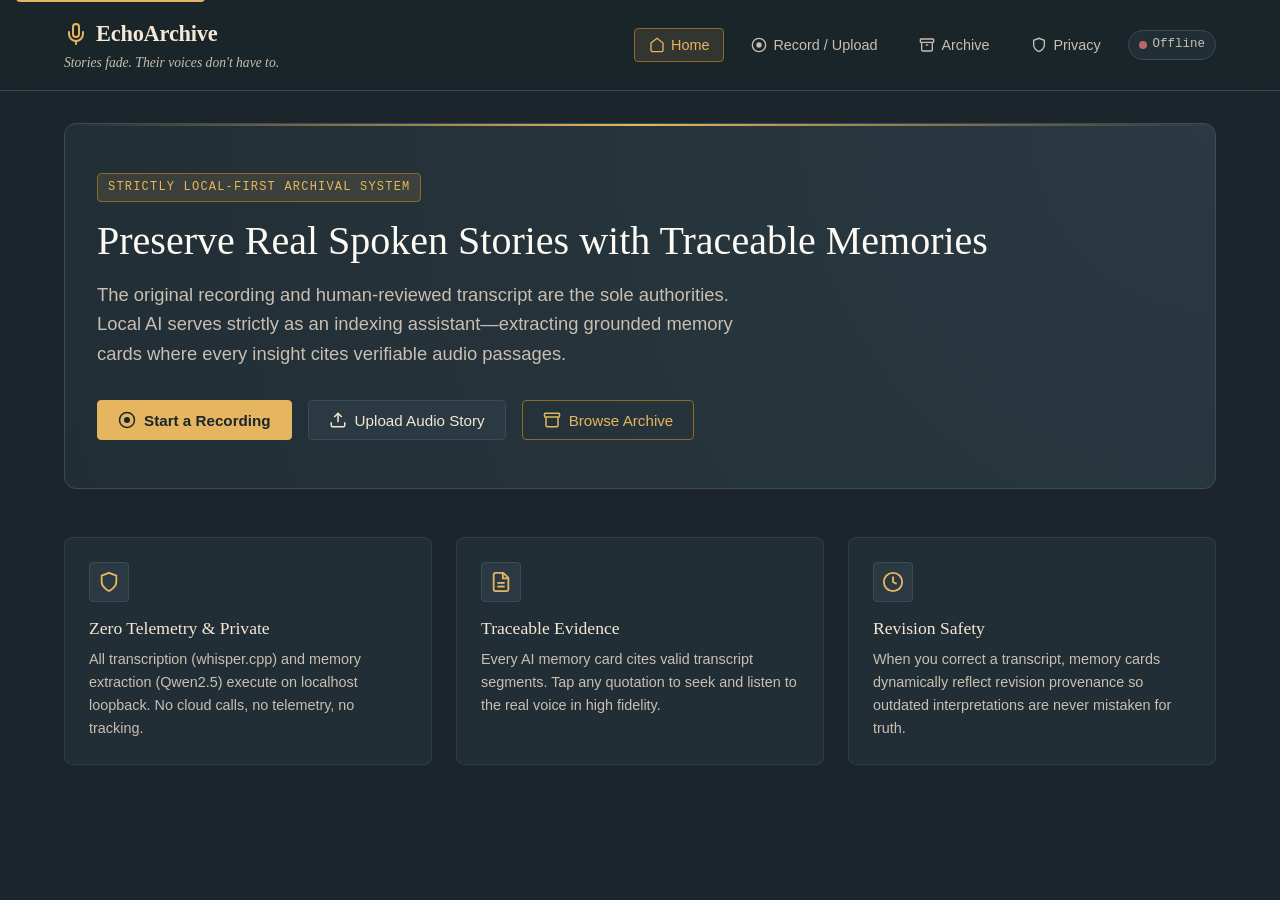
==== commit e0e48e95: "feat: complete Phase E archive search, portable exports, safe deletion, and privacy hardening" ====
--- a/static/index.html
+++ b/static/index.html
@@ -37,6 +37,10 @@
         <button type="button" class="nav-link-btn" id="navArchiveBtn" data-target="screenArchive">
           <svg width="16" height="16" viewBox="0 0 24 24" fill="none" stroke="currentColor" stroke-width="2" aria-hidden="true"><rect width="20" height="5" x="2" y="3" rx="1"/><path d="M4 8v11a2 2 0 0 0 2 2h12a2 2 0 0 0 2-2V8"/><path d="M10 12h4"/></svg>
           Archive
+        </button>
+        <button type="button" class="nav-link-btn" id="navPrivacyBtn" aria-label="Privacy and local data controls">
+          <svg width="16" height="16" viewBox="0 0 24 24" fill="none" stroke="currentColor" stroke-width="2" aria-hidden="true"><path d="M12 22s8-4 8-10V5l-8-3-8 3v7c0 6 8 10 8 10"/></svg>
+          Privacy
         </button>
 
         <!-- System Readiness Badge -->
@@ -241,6 +245,14 @@
             <svg width="16" height="16" viewBox="0 0 24 24" fill="none" stroke="currentColor" stroke-width="2"><path d="M12 2a10 10 0 1 0 10 10H12V2z"/></svg>
             Extract Traceable Memories
           </button>
+          <button type="button" class="btn btn-secondary btn-sm" id="transcriptExportBtn" title="Export story as portable self-contained ZIP archive">
+            <svg width="16" height="16" viewBox="0 0 24 24" fill="none" stroke="currentColor" stroke-width="2"><path d="M21 15v4a2 2 0 0 1-2 2H5a2 2 0 0 1-2-2v-4"/><polyline points="7 10 12 15 17 10"/><line x1="12" x2="12" y1="15" y2="3"/></svg>
+            Export ZIP
+          </button>
+          <button type="button" class="btn btn-danger btn-sm" id="transcriptDeleteBtn" title="Permanently delete story and local audio">
+            <svg width="16" height="16" viewBox="0 0 24 24" fill="none" stroke="currentColor" stroke-width="2"><path d="M3 6h18"/><path d="M19 6v14c0 1-1 2-2 2H7c-1 0-2-1-2-2V6"/><path d="M8 6V4c0-1 1-2 2-2h4c1 0 2 1 2 2v2"/></svg>
+            Delete
+          </button>
         </div>
       </div>
 
@@ -305,8 +317,20 @@
           <p style="color: var(--color-parchment-muted); font-size: 0.9rem; margin: 0;" id="storiesCountLabel">Loading saved records...</p>
         </div>
         <div class="search-input-wrapper">
-          <input type="search" id="archiveSearchInput" class="form-input" placeholder="Search by title or speaker..." aria-label="Search stories">
-        </div>
+          <input type="search" id="archiveSearchInput" class="form-input" placeholder="Search stories, spoken transcripts, memories, themes..." aria-label="Search across archive">
+        </div>
+      </div>
+
+      <!-- Archive Search Results Section -->
+      <div id="searchResultsSection" style="display: none; margin-bottom: var(--space-xl);">
+        <div style="display: flex; justify-content: space-between; align-items: center; margin-bottom: var(--space-md); flex-wrap: wrap; gap: 8px;">
+          <div>
+            <h2 id="searchResultsHeading" class="feature-title" style="font-size: 1.25rem; margin: 0;">Archive Search Results</h2>
+            <p id="searchResultsSub" style="color: var(--color-parchment-muted); font-size: 0.88rem; margin: 2px 0 0 0;"></p>
+          </div>
+          <button type="button" class="btn btn-secondary btn-sm" id="clearSearchBtn">Clear Search</button>
+        </div>
+        <div id="searchResultsList" class="search-results-list" role="feed" aria-label="Search results across stories, transcripts, and memories"></div>
       </div>
 
       <!-- Empty State -->
@@ -338,10 +362,18 @@
           <h1 id="memoriesHeading" class="feature-title" style="font-size: 1.6rem; margin-bottom: 2px;">Traceable Memory Cards</h1>
           <p style="color: var(--color-parchment-muted); font-size: 0.9rem; margin: 0;" id="memoriesStoryMeta"></p>
         </div>
-        <div>
+        <div style="display: flex; gap: var(--space-sm); align-items: center; flex-wrap: wrap;">
           <button type="button" class="btn btn-outline-amber btn-sm" id="regenerateMemoriesBtn">
             <svg width="14" height="14" viewBox="0 0 24 24" fill="none" stroke="currentColor" stroke-width="2"><path d="M21 12a9 9 0 0 0-9-9 9.75 9.75 0 0 0-6.74 2.74L3 8"/><path d="M3 3v5h5"/></svg>
             Regenerate Memories
+          </button>
+          <button type="button" class="btn btn-secondary btn-sm" id="memoriesExportBtn" title="Export story as portable self-contained ZIP archive">
+            <svg width="14" height="14" viewBox="0 0 24 24" fill="none" stroke="currentColor" stroke-width="2"><path d="M21 15v4a2 2 0 0 1-2 2H5a2 2 0 0 1-2-2v-4"/><polyline points="7 10 12 15 17 10"/><line x1="12" x2="12" y1="15" y2="3"/></svg>
+            Export ZIP
+          </button>
+          <button type="button" class="btn btn-danger btn-sm" id="memoriesDeleteBtn" title="Permanently delete story and local audio">
+            <svg width="16" height="16" viewBox="0 0 24 24" fill="none" stroke="currentColor" stroke-width="2"><path d="M3 6h18"/><path d="M19 6v14c0 1-1 2-2 2H7c-1 0-2-1-2-2V6"/><path d="M8 6V4c0-1 1-2 2-2h4c1 0 2 1 2 2v2"/></svg>
+            Delete
           </button>
         </div>
       </div>
@@ -363,6 +395,89 @@
 
   </main>
 
+  <!-- Delete Story Confirmation Dialog -->
+  <div id="deleteConfirmModal" class="modal-backdrop" style="display: none;" role="dialog" aria-modal="true" aria-labelledby="deleteModalTitle" tabindex="-1">
+    <div class="modal-dialog">
+      <div class="modal-header">
+        <div class="modal-icon-danger" aria-hidden="true">
+          <svg width="24" height="24" viewBox="0 0 24 24" fill="none" stroke="currentColor" stroke-width="2"><path d="M3 6h18"/><path d="M19 6v14c0 1-1 2-2 2H7c-1 0-2-1-2-2V6"/><path d="M8 6V4c0-1 1-2 2-2h4c1 0 2 1 2 2v2"/><line x1="10" x2="10" y1="11" y2="17"/><line x1="14" x2="14" y1="11" y2="17"/></svg>
+        </div>
+        <div>
+          <h2 id="deleteModalTitle" class="modal-title">Delete Story Permanently</h2>
+          <p class="modal-subtitle">Irreversible Local Archival Action</p>
+        </div>
+      </div>
+      <div class="modal-body">
+        <p style="margin-bottom: var(--space-md);">You are about to permanently delete <strong id="deleteStoryTitleLabel" style="color: var(--color-parchment-light);">this story</strong>.</p>
+        <div class="delete-warning-box">
+          <ul style="margin: 0; padding-left: 20px; font-size: 0.9rem; color: var(--color-parchment-muted);">
+            <li>The original local audio recording file will be permanently deleted.</li>
+            <li>All transcript segments and correction revisions will be removed.</li>
+            <li>All AI-generated memory cards and citations will be deleted.</li>
+            <li>Previously exported ZIP files outside EchoArchive remain intact.</li>
+          </ul>
+        </div>
+        <div class="consent-box" style="margin-top: var(--space-md);">
+          <input type="checkbox" id="deleteConfirmCheckbox" class="consent-checkbox">
+          <label for="deleteConfirmCheckbox" class="consent-text" style="color: var(--color-parchment); cursor: pointer;">
+            <strong>Affirmative Confirmation:</strong> I understand that this story and its local audio will be permanently deleted and cannot be recovered.
+          </label>
+        </div>
+      </div>
+      <div class="modal-footer">
+        <button type="button" class="btn btn-secondary" id="cancelDeleteBtn">Cancel</button>
+        <button type="button" class="btn btn-danger" id="confirmDeleteBtn" disabled>
+          <svg width="16" height="16" viewBox="0 0 24 24" fill="none" stroke="currentColor" stroke-width="2"><path d="M3 6h18"/><path d="M19 6v14c0 1-1 2-2 2H7c-1 0-2-1-2-2V6"/><path d="M8 6V4c0-1 1-2 2-2h4c1 0 2 1 2 2v2"/></svg>
+          Permanently Delete Story
+        </button>
+      </div>
+    </div>
+  </div>
+
+  <!-- Privacy & Data Control Principles Modal -->
+  <div id="privacyModal" class="modal-backdrop" style="display: none;" role="dialog" aria-modal="true" aria-labelledby="privacyModalTitle" tabindex="-1">
+    <div class="modal-dialog modal-dialog-lg">
+      <div class="modal-header">
+        <div class="modal-icon-info" aria-hidden="true">
+          <svg width="24" height="24" viewBox="0 0 24 24" fill="none" stroke="currentColor" stroke-width="2"><path d="M12 22s8-4 8-10V5l-8-3-8 3v7c0 6 8 10 8 10"/></svg>
+        </div>
+        <div>
+          <h2 id="privacyModalTitle" class="modal-title">Privacy & Data Control Principles</h2>
+          <p class="modal-subtitle">EchoArchive Local-First Architecture Guarantees</p>
+        </div>
+      </div>
+      <div class="modal-body privacy-body">
+        <section class="privacy-section">
+          <h3 class="privacy-section-title">1. What Stays on Your Computer</h3>
+          <p>EchoArchive binds strictly to loopback (<code>127.0.0.1:8766</code>). All data remains entirely on your computer. There is zero telemetry, zero analytics tracking, zero cloud synchronization, and zero third-party network requests.</p>
+        </section>
+        <section class="privacy-section">
+          <h3 class="privacy-section-title">2. Storage Boundaries</h3>
+          <p>Uploaded and recorded audio files are placed into private local directories under <code>data/media/</code> with server-generated UUIDs. Story metadata and transcripts are saved in a local SQLite database (<code>data/echoarchive.sqlite3</code>). Path traversal is strictly prevented.</p>
+        </section>
+        <section class="privacy-section">
+          <h3 class="privacy-section-title">3. Local Artificial Intelligence</h3>
+          <p>Speech recognition is executed locally via <code>whisper.cpp</code> and memory card extraction runs locally via <code>qwen2.5:1.5b</code> through Ollama on localhost. No speech, words, or summaries are ever uploaded to cloud AI providers.</p>
+        </section>
+        <section class="privacy-section">
+          <h3 class="privacy-section-title">4. Portable Story Export</h3>
+          <p>You can export any preserved story at any time as a portable, self-contained ZIP archive. Exports include original audio in its native format, UTF-8 JSON transcripts, memory cards, a SHA-256 manifest, and a static offline HTML reader with zero remote dependencies.</p>
+        </section>
+        <section class="privacy-section">
+          <h3 class="privacy-section-title">5. Safe & Irreversible Deletion</h3>
+          <p>Deleting a story requires explicit affirmative confirmation. Deletion permanently removes SQLite records (metadata, segments, cards) and unlinks media files from your drive. Active jobs block deletion to prevent data corruption.</p>
+        </section>
+        <section class="privacy-section privacy-limitations">
+          <h3 class="privacy-section-title" style="color: var(--color-amber);">6. Transparent Limitations (What is NOT Provided)</h3>
+          <p>EchoArchive does not provide cloud backups or automatic disaster recovery—users are responsible for backing up their export archives. Data is not encrypted at rest by the application; we recommend enabling full-disk encryption (macOS FileVault or BitLocker). Deletion uses standard operating system unlinking, not DoD-standard forensic physical sector overwrite on SSDs.</p>
+        </section>
+      </div>
+      <div class="modal-footer">
+        <button type="button" class="btn btn-secondary" id="closePrivacyBtn">Close</button>
+      </div>
+    </div>
+  </div>
+
   <!-- Live Announcer for Screen Readers -->
   <div id="srAnnouncer" class="sr-only" aria-live="polite" aria-atomic="true"></div>
 
--- a/static/css/style.css
+++ b/static/css/style.css
@@ -1199,6 +1199,291 @@
 @keyframes slideIn {
   from { transform: translateX(20px); opacity: 0; }
   to { transform: translateX(0); opacity: 1; }
+}
+
+/* ==========================================================================
+   Phase E: Modals, Search Results & Story Actions
+   ========================================================================== */
+
+/* Modals */
+.modal-backdrop {
+  position: fixed;
+  top: 0;
+  left: 0;
+  right: 0;
+  bottom: 0;
+  background-color: rgba(15, 21, 25, 0.85);
+  backdrop-filter: blur(8px);
+  -webkit-backdrop-filter: blur(8px);
+  z-index: 2000;
+  display: flex;
+  align-items: center;
+  justify-content: center;
+  padding: var(--space-md);
+  animation: fadeInModal 0.2s ease;
+}
+
+@keyframes fadeInModal {
+  from { opacity: 0; }
+  to { opacity: 1; }
+}
+
+.modal-dialog {
+  background: var(--color-midnight-surface);
+  border: 1px solid var(--color-midnight-border);
+  border-radius: var(--radius-lg);
+  max-width: 540px;
+  width: 100%;
+  max-height: 88vh;
+  overflow-y: auto;
+  box-shadow: 0 24px 64px rgba(0, 0, 0, 0.7);
+  padding: var(--space-xl);
+  outline: none;
+  animation: slideUpModal 0.25s ease;
+}
+
+.modal-dialog-lg {
+  max-width: 720px;
+}
+
+@keyframes slideUpModal {
+  from { transform: translateY(16px); opacity: 0.9; }
+  to { transform: translateY(0); opacity: 1; }
+}
+
+.modal-header {
+  display: flex;
+  gap: var(--space-md);
+  align-items: flex-start;
+  margin-bottom: var(--space-lg);
+}
+
+.modal-icon-danger {
+  width: 44px;
+  height: 44px;
+  border-radius: 50%;
+  background: var(--color-burgundy-bg);
+  color: var(--color-burgundy-light);
+  border: 1px solid var(--color-burgundy-border);
+  display: flex;
+  align-items: center;
+  justify-content: center;
+  flex-shrink: 0;
+}
+
+.modal-icon-info {
+  width: 44px;
+  height: 44px;
+  border-radius: 50%;
+  background: var(--color-amber-bg);
+  color: var(--color-amber);
+  border: 1px solid var(--color-amber-dark);
+  display: flex;
+  align-items: center;
+  justify-content: center;
+  flex-shrink: 0;
+}
+
+.modal-title {
+  font-size: 1.35rem;
+  color: var(--color-parchment-light);
+  margin: 0 0 4px 0;
+}
+
+.modal-subtitle {
+  font-size: 0.88rem;
+  color: var(--color-parchment-muted);
+  margin: 0;
+}
+
+.modal-body {
+  margin-bottom: var(--space-lg);
+  color: var(--color-parchment);
+}
+
+.delete-warning-box {
+  background: rgba(140, 75, 74, 0.12);
+  border-left: 3px solid var(--color-burgundy);
+  border-radius: 4px;
+  padding: var(--space-md);
+  margin-top: var(--space-xs);
+}
+
+.privacy-body {
+  display: flex;
+  flex-direction: column;
+  gap: var(--space-md);
+}
+
+.privacy-section {
+  background: var(--color-midnight-surface-elevated);
+  border: 1px solid var(--color-midnight-border-subtle);
+  border-radius: var(--radius-md);
+  padding: var(--space-md);
+}
+
+.privacy-section-title {
+  font-size: 1rem;
+  font-weight: 600;
+  color: var(--color-parchment-light);
+  margin: 0 0 var(--space-xs) 0;
+}
+
+.privacy-section p {
+  font-size: 0.88rem;
+  color: var(--color-parchment-muted);
+  line-height: 1.5;
+  margin: 0;
+}
+
+.privacy-limitations {
+  border-left: 3px solid var(--color-amber);
+}
+
+.modal-footer {
+  display: flex;
+  justify-content: flex-end;
+  gap: var(--space-md);
+  margin-top: var(--space-xl);
+  border-top: 1px solid var(--color-midnight-border-subtle);
+  padding-top: var(--space-md);
+}
+
+/* Archive Search Results */
+.search-results-list {
+  display: flex;
+  flex-direction: column;
+  gap: var(--space-md);
+}
+
+.search-result-card {
+  background: var(--color-midnight-surface);
+  border: 1px solid var(--color-midnight-border-subtle);
+  border-radius: var(--radius-md);
+  padding: var(--space-md) var(--space-lg);
+  cursor: pointer;
+  transition: border-color var(--transition-fast), background var(--transition-fast);
+}
+
+.search-result-card:hover {
+  border-color: var(--color-amber);
+  background: var(--color-midnight-surface-elevated);
+}
+
+.search-result-card:focus-visible {
+  outline: 2px solid var(--color-amber);
+  outline-offset: 2px;
+}
+
+.result-badge-row {
+  display: flex;
+  justify-content: space-between;
+  align-items: center;
+  margin-bottom: var(--space-xs);
+  flex-wrap: wrap;
+  gap: 6px;
+}
+
+.result-badge {
+  font-size: 0.72rem;
+  font-weight: 700;
+  text-transform: uppercase;
+  letter-spacing: 0.05em;
+  padding: 2px 8px;
+  border-radius: 4px;
+}
+
+.result-badge-story {
+  background: rgba(39, 112, 87, 0.25);
+  color: var(--color-sage-light);
+  border: 1px solid var(--color-sage);
+}
+
+.result-badge-transcript {
+  background: rgba(229, 182, 95, 0.18);
+  color: var(--color-amber);
+  border: 1px solid var(--color-amber-dark);
+}
+
+.result-badge-memory {
+  background: rgba(66, 122, 161, 0.25);
+  color: #82c8f8;
+  border: 1px solid #275270;
+}
+
+.result-time-pill {
+  font-family: var(--font-mono);
+  font-size: 0.78rem;
+  color: var(--color-amber);
+  background: var(--color-midnight-surface-overlay);
+  padding: 2px 6px;
+  border-radius: 4px;
+}
+
+.result-title {
+  font-size: 1.15rem;
+  font-weight: 600;
+  color: var(--color-parchment-light);
+  margin-bottom: 2px;
+}
+
+.result-meta-line {
+  font-size: 0.85rem;
+  color: var(--color-parchment-muted);
+}
+
+.result-snippet {
+  font-size: 0.92rem;
+  color: var(--color-parchment);
+  margin-top: var(--space-xs);
+  line-height: 1.5;
+  background: var(--color-midnight-surface-overlay);
+  padding: var(--space-xs) var(--space-sm);
+  border-radius: 4px;
+}
+
+.result-snippet mark {
+  background: rgba(229, 182, 95, 0.35);
+  color: var(--color-parchment-light);
+  font-weight: 600;
+  border-radius: 2px;
+  padding: 0 2px;
+}
+
+/* Story Archive Card Action Buttons */
+.story-card-actions {
+  display: flex;
+  justify-content: flex-end;
+  gap: var(--space-xs);
+  margin-top: var(--space-sm);
+  padding-top: var(--space-xs);
+  border-top: 1px solid var(--color-midnight-border-subtle);
+}
+
+.btn-action-icon {
+  background: transparent;
+  border: 1px solid var(--color-midnight-border-subtle);
+  color: var(--color-parchment-muted);
+  padding: 4px 8px;
+  font-size: 0.8rem;
+  border-radius: var(--radius-sm);
+  display: inline-flex;
+  align-items: center;
+  gap: 4px;
+  cursor: pointer;
+  transition: all var(--transition-fast);
+}
+
+.btn-action-icon:hover {
+  color: var(--color-parchment-light);
+  border-color: var(--color-amber);
+  background: var(--color-midnight-surface-elevated);
+}
+
+.btn-action-delete:hover {
+  color: #ff9898;
+  border-color: var(--color-burgundy-light);
+  background: var(--color-burgundy-bg);
 }
 
 /* Responsive Behavior */
